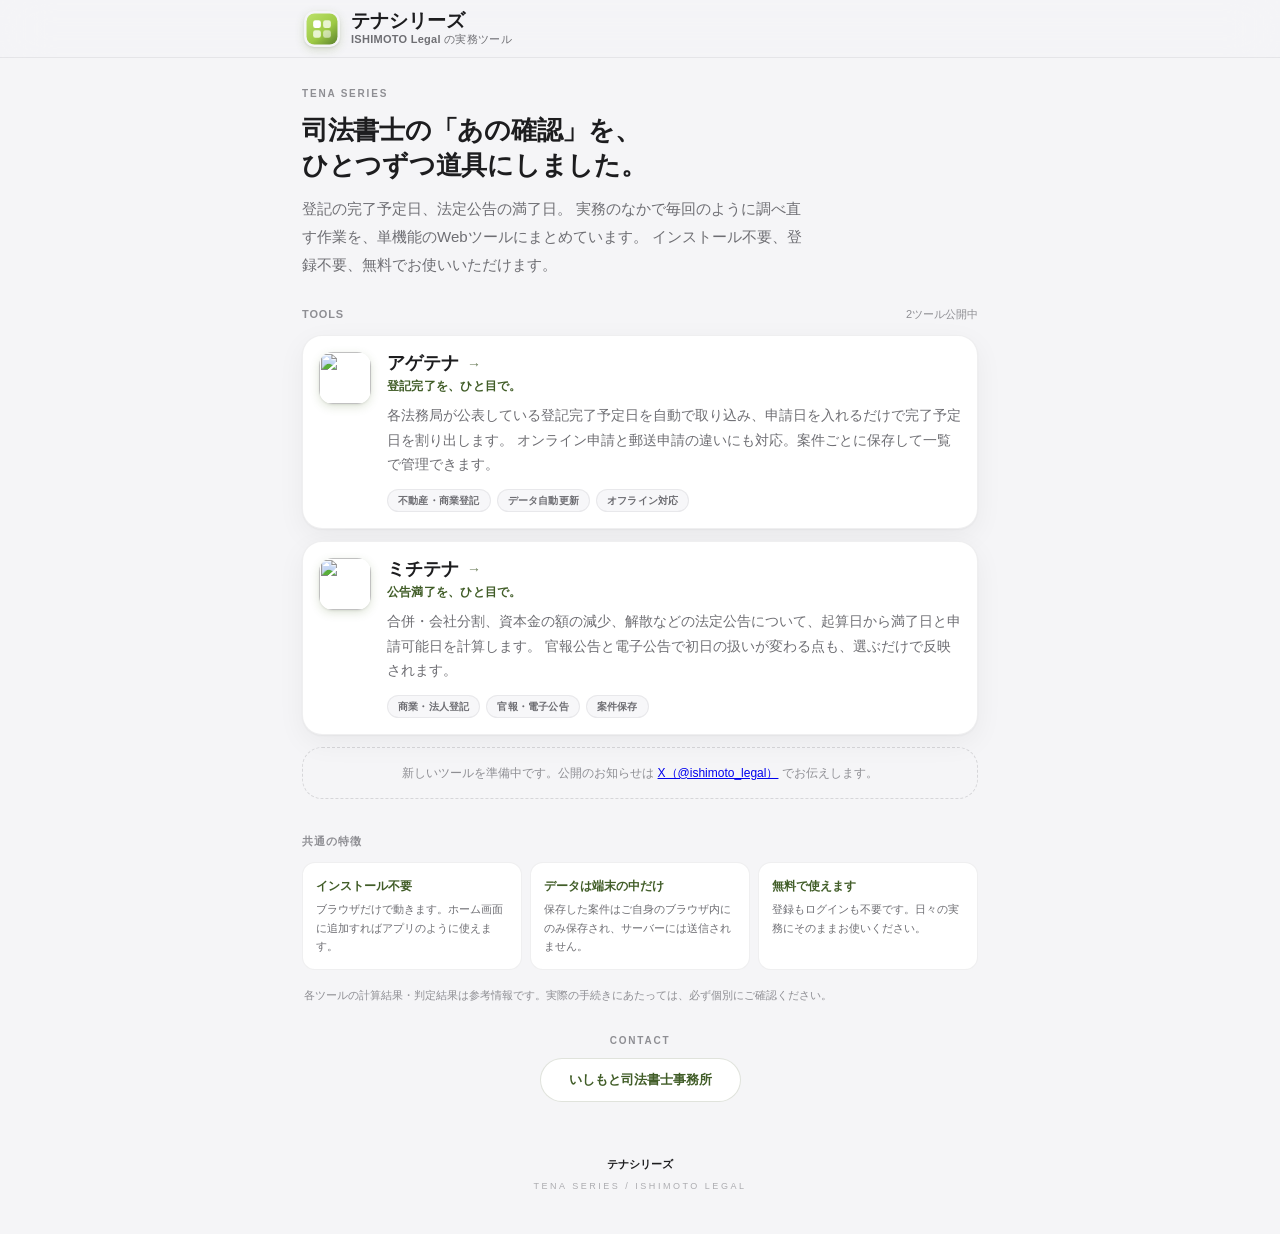
==== site/index.html @ 54b8fbca "feat: ルートをテナシリーズのポータルに置き換える これまで / はアゲテナ移設時のリダイレクト用ページだったが、 完成済みツール（アゲテナ・ミチテナ）をまとめる入口ページにする。  - site" ====
<!DOCTYPE html>
<html lang="ja">
<head>
  <meta charset="UTF-8" />
  <meta name="viewport" content="width=device-width, initial-scale=1, viewport-fit=cover" />
  <meta name="theme-color" content="#f5f5f7" />
  <title>テナシリーズ｜司法書士のための実務ツール</title>
  <meta name="description" content="登記の完了予定日、法定公告の満了日。司法書士の実務でよく使う計算を、単機能のWebツールにまとめました。インストール不要・無料でお使いいただけます。" />
  <link rel="canonical" href="https://tools.ishimoto-legal.com/" />
  <link rel="icon" href="favicon.svg" type="image/svg+xml" />
  <link rel="apple-touch-icon" href="apple-touch-icon.png" />

  <meta property="og:type" content="website" />
  <meta property="og:site_name" content="テナシリーズ" />
  <meta property="og:title" content="テナシリーズ｜司法書士のための実務ツール" />
  <meta property="og:description" content="登記の完了予定日、法定公告の満了日。司法書士の実務でよく使う計算を、単機能のWebツールにまとめました。" />
  <meta property="og:url" content="https://tools.ishimoto-legal.com/" />
  <meta property="og:image" content="https://tools.ishimoto-legal.com/icon-512.png" />
  <meta name="twitter:card" content="summary" />

  <!-- Google tag (gtag.js) -->
  <script async src="https://www.googletagmanager.com/gtag/js?id=G-985J90RYS6"></script>
  <script>
    window.dataLayer = window.dataLayer || [];
    function gtag(){dataLayer.push(arguments);}
    gtag("js", new Date());
    gtag("config", "G-985J90RYS6");
  </script>

  <style>
    /* ============================================================
       テナシリーズ ポータル
       tena-ui.css のトークンをインラインで持つ単一ファイル構成。
       （tena-ui.css は各アプリ用。ルートは依存ゼロで確実に出したい）
       ============================================================ */
    :root {
      --background: #f5f5f7;
      --surface: #ffffff;
      --surface-soft: #f7f7f9;
      --text: #1d1d1f;
      --text-secondary: #6e6e73;
      --text-tertiary: #8e8e93;
      --line: rgba(60, 60, 67, 0.16);
      --line-soft: rgba(60, 60, 67, 0.08);

      --brand: #718260;
      --brand-dark: #415d28;
      --brand-soft: #edf1e9;
      --brand-line: rgba(113, 130, 96, 0.22);

      --focus-outline: 3px solid rgba(0, 113, 227, 0.22);

      --r-md: 12px;
      --r-lg: 15px;
      --r-xl: 20px;
      --r-pill: 999px;

      --sp-1: 4px;
      --sp-2: 8px;
      --sp-3: 12px;
      --sp-4: 16px;
      --sp-5: 22px;
      --sp-6: 28px;

      --shadow: 0 1px 2px rgba(0, 0, 0, 0.04), 0 8px 28px rgba(0, 0, 0, 0.05);
      --shadow-hover: 0 2px 4px rgba(0, 0, 0, 0.05), 0 16px 40px rgba(0, 0, 0, 0.09);

      --fs-xs: 11px;
      --fs-sm: 12px;
      --fs-base: 14px;
      --fs-md: 15px;
      --fs-lg: 18px;
      --fs-title: 19px;

      --content-width: 720px;
      --font-sans: -apple-system, BlinkMacSystemFont, "Helvetica Neue", "Hiragino Sans",
        "Hiragino Kaku Gothic ProN", "Yu Gothic", "Meiryo", sans-serif;
    }

    @media (prefers-color-scheme: dark) {
      :root {
        --background: #000000;
        --surface: #1c1c1e;
        --surface-soft: #2c2c2e;
        --text: #f5f5f7;
        --text-secondary: #a1a1a6;
        --text-tertiary: #8e8e93;
        --line: rgba(255, 255, 255, 0.16);
        --line-soft: rgba(255, 255, 255, 0.09);
        --brand: #a8bf92;
        --brand-dark: #c3d6ae;
        --brand-soft: rgba(168, 191, 146, 0.12);
        --brand-line: rgba(168, 191, 146, 0.26);
        --shadow: 0 1px 2px rgba(0, 0, 0, 0.5);
        --shadow-hover: 0 2px 4px rgba(0, 0, 0, 0.5), 0 16px 40px rgba(0, 0, 0, 0.45);
      }
    }

    * { box-sizing: border-box; }

    html, body {
      margin: 0;
      padding: 0;
      background: var(--background);
      color: var(--text);
      font-family: var(--font-sans);
      line-height: 1.5;
      -webkit-font-smoothing: antialiased;
      -moz-osx-font-smoothing: grayscale;
      -webkit-text-size-adjust: 100%;
    }

    :focus-visible { outline: var(--focus-outline); outline-offset: 2px; }

    /* ---- ヘッダー ---- */
    .appbar {
      position: sticky;
      top: 0;
      z-index: 10;
      padding: env(safe-area-inset-top) 0 0;
      background: color-mix(in srgb, var(--background) 82%, transparent);
      border-bottom: 1px solid var(--line-soft);
      -webkit-backdrop-filter: saturate(190%) blur(24px);
      backdrop-filter: saturate(190%) blur(24px);
    }
    .appbar__inner {
      display: flex;
      align-items: center;
      gap: 11px;
      max-width: var(--content-width);
      margin: 0 auto;
      padding: 11px 24px 10px;
    }
    .appbar__logo {
      display: block;
      width: 36px;
      height: 36px;
      border-radius: 10px;
      box-shadow: 0 3px 10px rgba(79, 111, 39, 0.2), 0 1px 2px rgba(0, 0, 0, 0.08);
    }
    .appbar__wordmark { display: flex; flex-direction: column; min-width: 0; gap: 1px; }
    .appbar__title { margin: 0; font-size: var(--fs-title); font-weight: 730; line-height: 1.08; }
    .appbar__tagline {
      color: var(--text-secondary);
      font-size: var(--fs-xs);
      font-weight: 560;
      line-height: 1.25;
      letter-spacing: 0.025em;
    }

    .container {
      max-width: var(--content-width);
      margin: 0 auto;
      padding: var(--sp-6) var(--sp-5) 10px;
    }

    /* ---- ヒーロー ---- */
    .hero { margin-bottom: var(--sp-6); }
    .hero__label {
      margin: 0 0 var(--sp-3);
      color: var(--text-tertiary);
      font-size: 10px;
      font-weight: 700;
      letter-spacing: 0.18em;
    }
    .hero__title {
      margin: 0 0 var(--sp-3);
      font-size: 26px;
      font-weight: 750;
      line-height: 1.35;
      letter-spacing: -0.01em;
    }
    .hero__lead {
      margin: 0;
      max-width: 34em;
      color: var(--text-secondary);
      font-size: var(--fs-md);
      line-height: 1.85;
    }

    /* ---- ツール一覧 ---- */
    .section-head {
      display: flex;
      align-items: baseline;
      justify-content: space-between;
      gap: var(--sp-3);
      margin-bottom: var(--sp-3);
    }
    .section-head__title {
      margin: 0;
      color: var(--text-tertiary);
      font-size: var(--fs-xs);
      font-weight: 700;
      letter-spacing: 0.08em;
    }
    .section-head__count { color: var(--text-tertiary); font-size: var(--fs-xs); }

    .tools { display: grid; gap: var(--sp-3); }

    .tool {
      display: flex;
      align-items: flex-start;
      gap: var(--sp-4);
      padding: var(--sp-4);
      color: inherit;
      background: var(--surface);
      border: 1px solid var(--line-soft);
      border-radius: var(--r-xl);
      box-shadow: var(--shadow);
      text-decoration: none;
      transition: transform 0.18s ease, box-shadow 0.18s ease, border-color 0.18s ease;
    }
    .tool:hover {
      transform: translateY(-2px);
      border-color: var(--brand-line);
      box-shadow: var(--shadow-hover);
    }
    .tool:active { transform: translateY(0); }

    .tool__icon {
      flex: none;
      width: 52px;
      height: 52px;
      border-radius: 14px;
      box-shadow: 0 3px 10px rgba(79, 111, 39, 0.18), 0 1px 2px rgba(0, 0, 0, 0.08);
    }
    .tool__body { min-width: 0; flex: 1; }
    .tool__name {
      display: flex;
      align-items: center;
      gap: var(--sp-2);
      margin: 0 0 2px;
      font-size: var(--fs-lg);
      font-weight: 730;
      line-height: 1.3;
    }
    .tool__arrow { color: var(--brand); font-size: var(--fs-base); }
    .tool__tagline {
      margin: 0 0 var(--sp-2);
      color: var(--brand-dark);
      font-size: var(--fs-sm);
      font-weight: 640;
      letter-spacing: 0.02em;
    }
    .tool__desc {
      margin: 0 0 var(--sp-3);
      color: var(--text-secondary);
      font-size: var(--fs-base);
      line-height: 1.75;
    }
    .tool__tags { display: flex; flex-wrap: wrap; gap: 6px; }
    .tool__tag {
      padding: 3px 10px;
      color: var(--text-secondary);
      background: var(--surface-soft);
      border: 1px solid var(--line-soft);
      border-radius: var(--r-pill);
      font-size: 10px;
      font-weight: 640;
      letter-spacing: 0.02em;
    }

    .coming {
      margin-top: var(--sp-3);
      padding: 15px var(--sp-4);
      color: var(--text-tertiary);
      background: transparent;
      border: 1px dashed var(--line);
      border-radius: var(--r-xl);
      font-size: var(--fs-sm);
      line-height: 1.7;
      text-align: center;
    }

    /* ---- 共通の特徴 ---- */
    .features { margin-top: 34px; }
    .features__grid { display: grid; gap: var(--sp-2); }
    @media (min-width: 560px) { .features__grid { grid-template-columns: repeat(3, 1fr); } }
    .features__grid div {
      padding: 13px;
      color: var(--text-secondary);
      background: var(--surface);
      border: 1px solid var(--line-soft);
      border-radius: 13px;
      font-size: var(--fs-xs);
      line-height: 1.7;
    }
    .features__grid strong {
      display: block;
      margin-bottom: var(--sp-1);
      color: var(--brand-dark);
      font-size: var(--fs-sm);
    }

    .disclaimer { margin-top: var(--sp-4); padding: 0 2px; }
    .disclaimer p { margin: 0; color: var(--text-tertiary); font-size: var(--fs-xs); line-height: 1.75; }

    .inquiry { margin-top: var(--sp-6); text-align: center; }
    .inquiry__label {
      margin: 0 0 10px;
      color: var(--text-tertiary);
      font-size: 10px;
      font-weight: 700;
      letter-spacing: 0.18em;
    }
    .inquiry a {
      display: inline-block;
      padding: 11px var(--sp-6);
      color: var(--brand-dark);
      background: var(--surface);
      border: 1px solid var(--brand-line);
      border-radius: var(--r-pill);
      font-size: 13px;
      font-weight: 700;
      text-decoration: none;
    }
    .inquiry a:hover { background: var(--brand-soft); }

    .footer {
      margin: 44px 0 40px;
      padding-bottom: env(safe-area-inset-bottom);
      text-align: center;
    }
    .footer__brand { margin: 0; color: var(--text-tertiary); font-size: var(--fs-xs); letter-spacing: 0.18em; }
    .footer__brand strong { color: var(--text); letter-spacing: 0; }
    .footer__sub { margin: var(--sp-2) 0 0; color: var(--text-tertiary); font-size: 9px; letter-spacing: 0.28em; opacity: 0.7; }

    @media (max-width: 420px) {
      .appbar__inner { padding-inline: 18px; }
      .container { padding: var(--sp-5) var(--sp-4) var(--sp-2); }
      .hero__title { font-size: 22px; }
      .tool { gap: var(--sp-3); padding: var(--sp-4) var(--sp-3); }
      .tool__icon { width: 44px; height: 44px; border-radius: 12px; }
    }

    @media (prefers-reduced-motion: reduce) {
      *, *::before, *::after { transition-duration: 0.01ms !important; }
    }
  </style>
</head>
<body>
  <header class="appbar">
    <div class="appbar__inner">
      <img class="appbar__logo" src="favicon.svg" alt="" width="36" height="36" />
      <div class="appbar__wordmark">
        <h1 class="appbar__title">テナシリーズ</h1>
        <span class="appbar__tagline">ISHIMOTO Legal の実務ツール</span>
      </div>
    </div>
  </header>

  <main class="container">
    <section class="hero">
      <p class="hero__label">TENA SERIES</p>
      <h2 class="hero__title">司法書士の「あの確認」を、<br />ひとつずつ道具にしました。</h2>
      <p class="hero__lead">
        登記の完了予定日、法定公告の満了日。
        実務のなかで毎回のように調べ直す作業を、単機能のWebツールにまとめています。
        インストール不要、登録不要、無料でお使いいただけます。
      </p>
    </section>

    <section aria-labelledby="tools-heading">
      <div class="section-head">
        <h3 class="section-head__title" id="tools-heading">TOOLS</h3>
        <span class="section-head__count">2ツール公開中</span>
      </div>

      <div class="tools">
        <a class="tool" href="agetena/">
          <img class="tool__icon" src="agetena/icon.svg" alt="" width="52" height="52" />
          <div class="tool__body">
            <p class="tool__name">アゲテナ <span class="tool__arrow" aria-hidden="true">→</span></p>
            <p class="tool__tagline">登記完了を、ひと目で。</p>
            <p class="tool__desc">
              各法務局が公表している登記完了予定日を自動で取り込み、申請日を入れるだけで完了予定日を割り出します。
              オンライン申請と郵送申請の違いにも対応。案件ごとに保存して一覧で管理できます。
            </p>
            <div class="tool__tags">
              <span class="tool__tag">不動産・商業登記</span>
              <span class="tool__tag">データ自動更新</span>
              <span class="tool__tag">オフライン対応</span>
            </div>
          </div>
        </a>

        <a class="tool" href="michitena/">
          <img class="tool__icon" src="michitena/favicon.svg" alt="" width="52" height="52" />
          <div class="tool__body">
            <p class="tool__name">ミチテナ <span class="tool__arrow" aria-hidden="true">→</span></p>
            <p class="tool__tagline">公告満了を、ひと目で。</p>
            <p class="tool__desc">
              合併・会社分割、資本金の額の減少、解散などの法定公告について、起算日から満了日と申請可能日を計算します。
              官報公告と電子公告で初日の扱いが変わる点も、選ぶだけで反映されます。
            </p>
            <div class="tool__tags">
              <span class="tool__tag">商業・法人登記</span>
              <span class="tool__tag">官報・電子公告</span>
              <span class="tool__tag">案件保存</span>
            </div>
          </div>
        </a>
      </div>

      <p class="coming">新しいツールを準備中です。公開のお知らせは <a href="https://x.com/ishimoto_legal" target="_blank" rel="noopener">X（@ishimoto_legal）</a> でお伝えします。</p>
    </section>

    <section class="features" aria-labelledby="features-heading">
      <div class="section-head">
        <h3 class="section-head__title" id="features-heading">共通の特徴</h3>
      </div>
      <div class="features__grid">
        <div><strong>インストール不要</strong>ブラウザだけで動きます。ホーム画面に追加すればアプリのように使えます。</div>
        <div><strong>データは端末の中だけ</strong>保存した案件はご自身のブラウザ内にのみ保存され、サーバーには送信されません。</div>
        <div><strong>無料で使えます</strong>登録もログインも不要です。日々の実務にそのままお使いください。</div>
      </div>
      <div class="disclaimer">
        <p>各ツールの計算結果・判定結果は参考情報です。実際の手続きにあたっては、必ず個別にご確認ください。</p>
      </div>
    </section>

    <div class="inquiry">
      <p class="inquiry__label">CONTACT</p>
      <a href="https://www.ishimoto-legal.com/" target="_blank" rel="noopener">いしもと司法書士事務所</a>
    </div>
  </main>

  <footer class="footer">
    <p class="footer__brand"><strong>テナシリーズ</strong></p>
    <p class="footer__sub">TENA SERIES / ISHIMOTO LEGAL</p>
  </footer>

  <script>
    // ルート直下（/）はかつてアゲテナ本体で、Service Worker を "/" スコープに登録していた。
    // その名残りへの後始末を2つ行う。
    //   1) "/" スコープの Service Worker とキャッシュを掃除する（残っていると古いアゲテナが出る）
    //   2) ホーム画面に「アゲテナ」として追加済みの端末（start_url が "/"）は、
    //      アプリとして起動されたときだけ /agetena/ へ送る。ブラウザで来た人にはこのポータルを見せる。
    (function () {
      var isAppLaunch =
        (window.matchMedia && window.matchMedia("(display-mode: standalone)").matches) ||
        window.navigator.standalone === true;

      function cleanup() {
        var jobs = [];
        if ("serviceWorker" in navigator) {
          jobs.push(
            navigator.serviceWorker.getRegistrations().then(function (registrations) {
              return Promise.all(
                registrations.map(function (registration) {
                  return new URL(registration.scope).pathname === "/"
                    ? registration.unregister()
                    : true;
                })
              );
            })
          );
        }
        if (window.caches && caches.keys) {
          jobs.push(
            caches.keys().then(function (keys) {
              return Promise.all(
                keys
                  .filter(function (key) {
                    return key.indexOf("touki-kanryo-root-") === 0 || /^touki-kanryo-v/.test(key);
                  })
                  .map(function (key) {
                    return caches.delete(key);
                  })
              );
            })
          );
        }
        return Promise.all(jobs).catch(function () {});
      }

      function toAgetena() {
        if (!isAppLaunch) return;
        var target = new URL("agetena/", window.location.href);
        target.search = window.location.search;
        target.hash = window.location.hash;
        window.location.replace(target.href);
      }

      // 掃除の完了を待つが、待ちきれない場合も先へ進める。
      var timeout = new Promise(function (resolve) {
        window.setTimeout(resolve, 1500);
      });
      Promise.race([cleanup(), timeout]).then(toAgetena, toAgetena);
    })();
  </script>
</body>
</html>
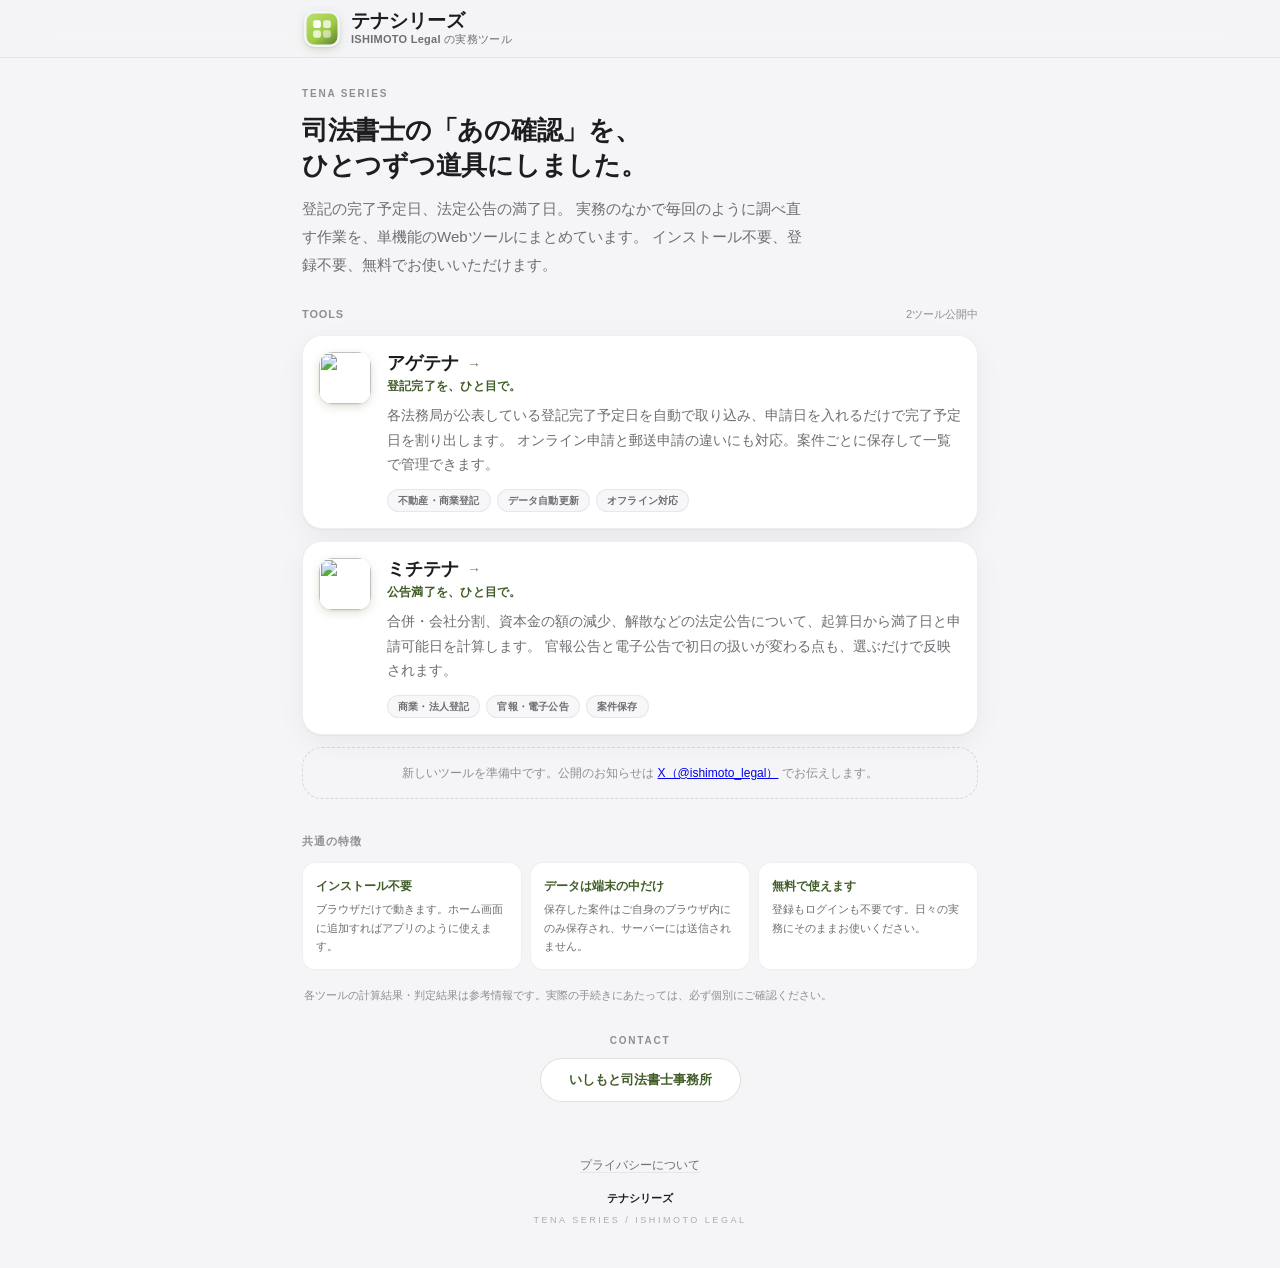
==== commit 24dfb56e: "feat: ポータルにプライバシーについてのページを追加する トップページに解析タグを入れている以上、データの扱いを示すページが要る。 既存の各ツール（アゲテナ・ミチテナ）と同じく、ツール固有の説明を" ====
--- a/site/index.html
+++ b/site/index.html
@@ -321,6 +321,9 @@
       padding-bottom: env(safe-area-inset-bottom);
       text-align: center;
     }
+    .footer__links { margin: 0 0 var(--sp-4); font-size: var(--fs-sm); }
+    .footer__links a { color: var(--text-secondary); text-decoration: none; border-bottom: 1px solid var(--line-soft); }
+    .footer__links a:hover { color: var(--brand-dark); border-bottom-color: var(--brand-line); }
     .footer__brand { margin: 0; color: var(--text-tertiary); font-size: var(--fs-xs); letter-spacing: 0.18em; }
     .footer__brand strong { color: var(--text); letter-spacing: 0; }
     .footer__sub { margin: var(--sp-2) 0 0; color: var(--text-tertiary); font-size: 9px; letter-spacing: 0.28em; opacity: 0.7; }
@@ -426,6 +429,7 @@
   </main>
 
   <footer class="footer">
+    <p class="footer__links"><a href="privacy/">プライバシーについて</a></p>
     <p class="footer__brand"><strong>テナシリーズ</strong></p>
     <p class="footer__sub">TENA SERIES / ISHIMOTO LEGAL</p>
   </footer>
